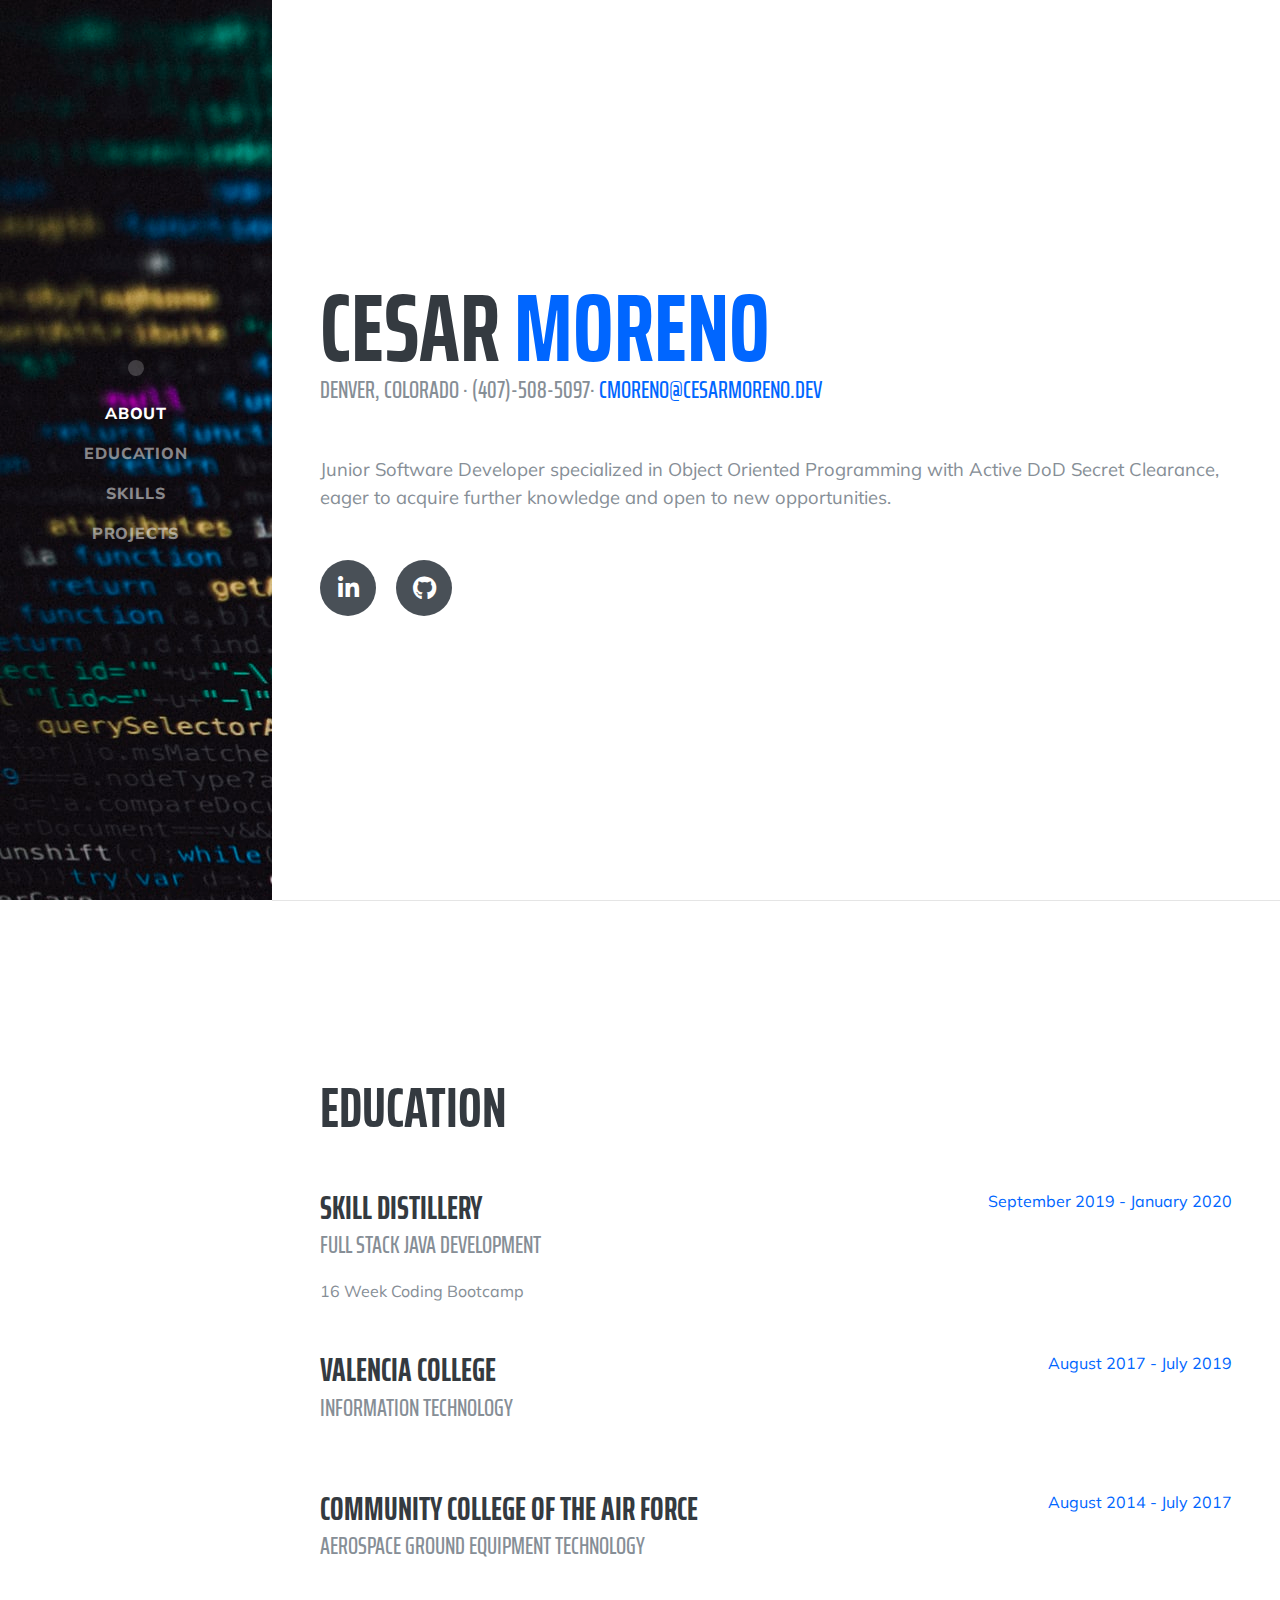
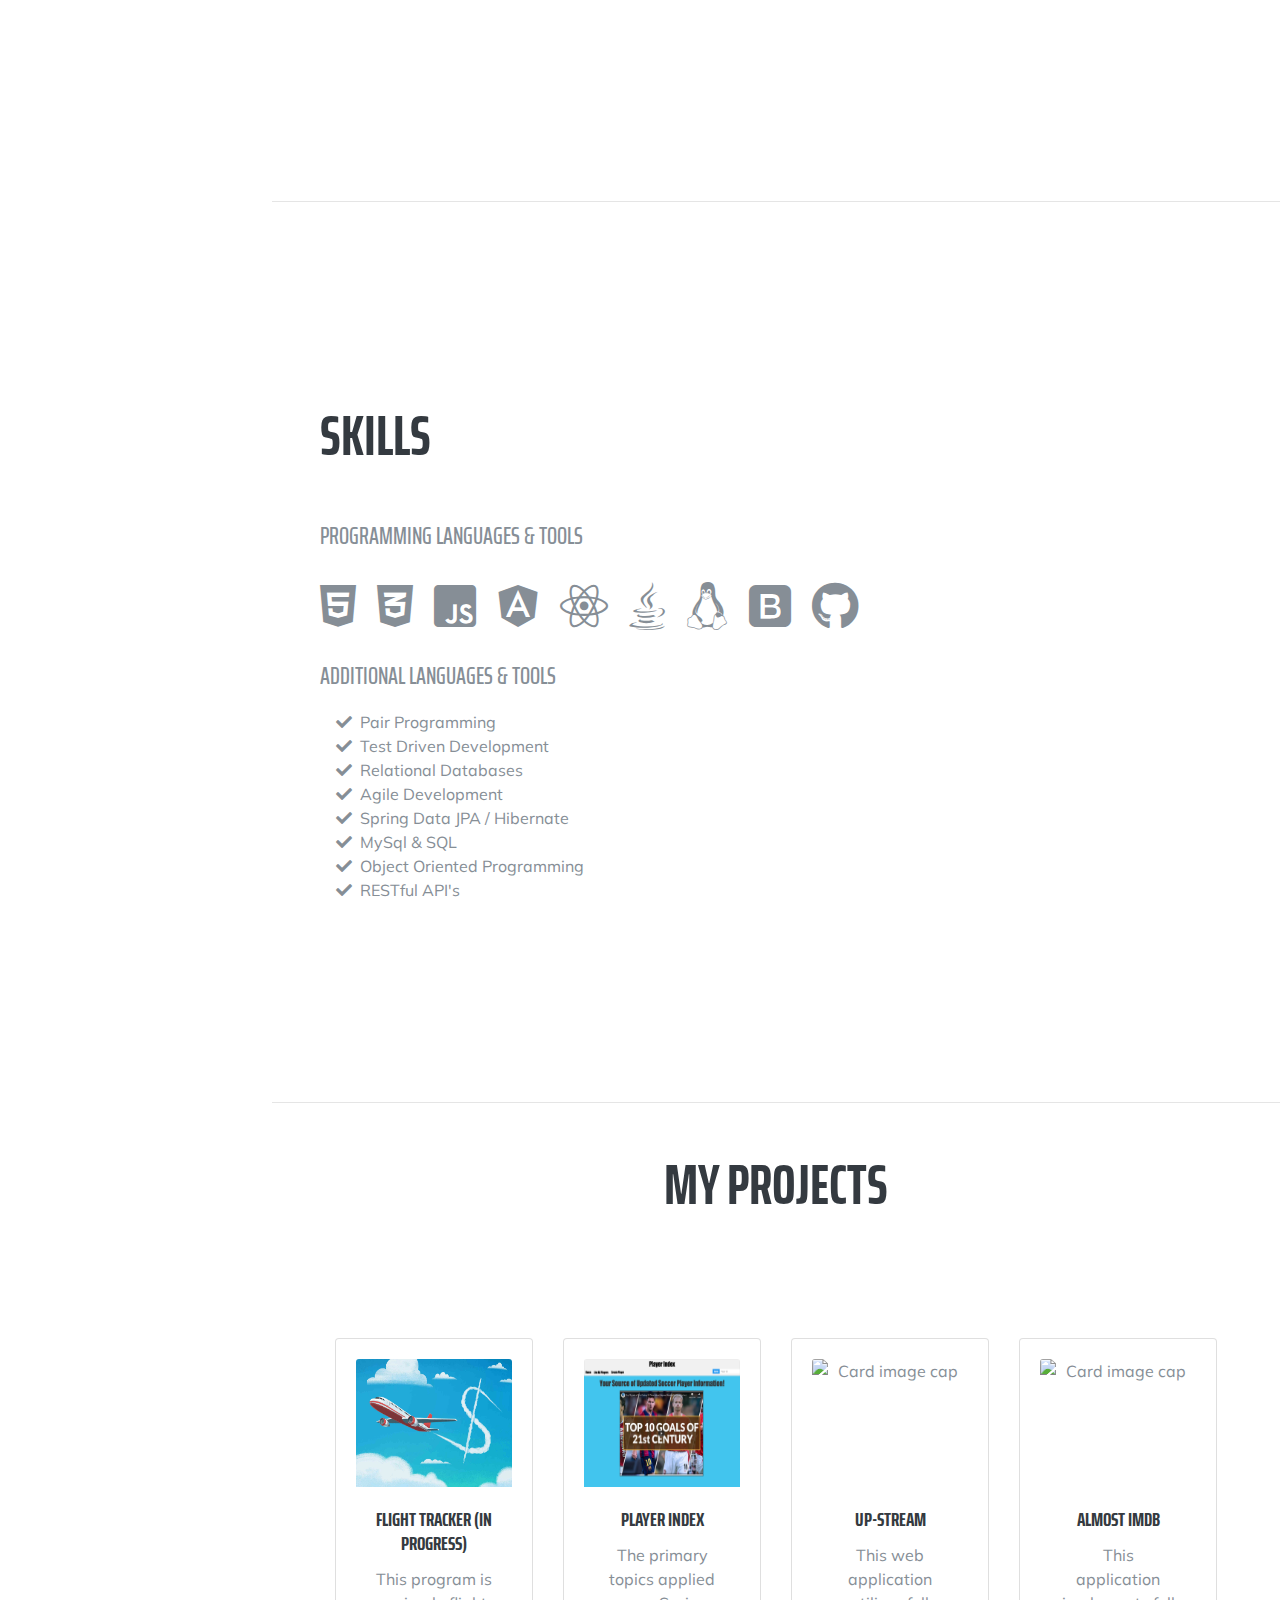
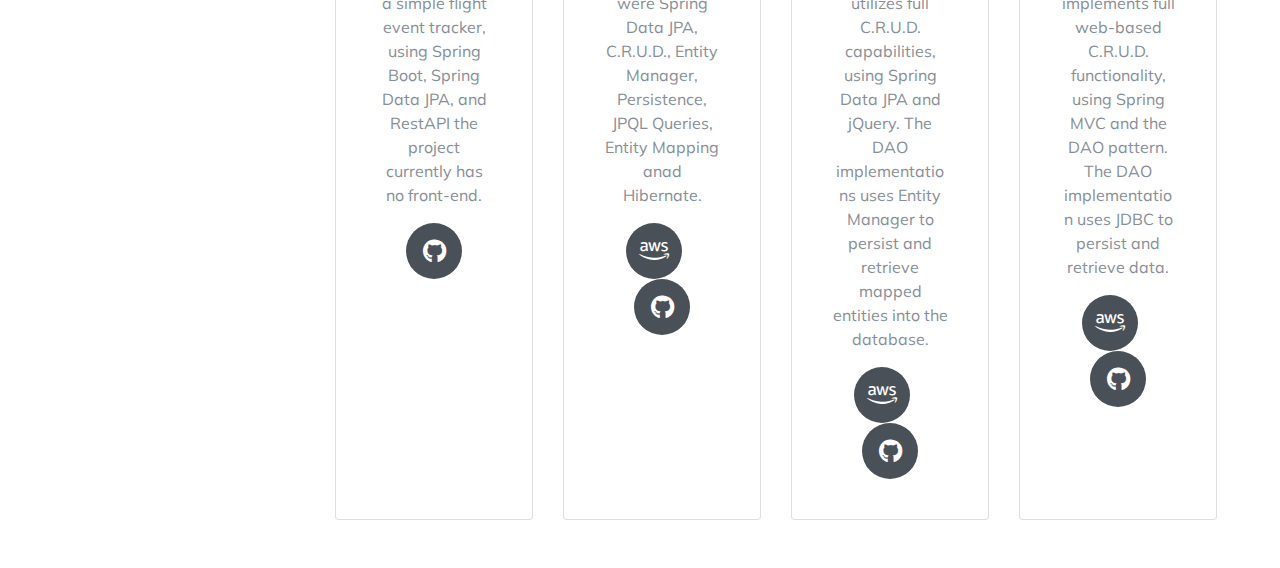
==== index.html @ 50644102 "updates personaal site" ====
<!DOCTYPE html>
<html lang="en">

<head>

  <meta charset="utf-8">
  <meta name="viewport" content="width=device-width, initial-scale=1, shrink-to-fit=no">
  <meta name="description" content="">
  <meta name="author" content="">

  <title>Cesar Moreno Resume</title>

  <!-- Bootstrap core CSS -->
  <link href="vendor/bootstrap/css/bootstrap.min.css" rel="stylesheet">

  <!-- Custom fonts for this template -->
  <link href="https://fonts.googleapis.com/css?family=Saira+Extra+Condensed:500,700" rel="stylesheet">
  <link href="https://fonts.googleapis.com/css?family=Muli:400,400i,800,800i" rel="stylesheet">
  <link href="vendor/fontawesome-free/css/all.min.css" rel="stylesheet">

  <!-- Custom styles for this template -->
  <link href="css/resume.css" rel="stylesheet">

</head>

<body id="page-top">

  <nav class="navbar navbar-expand-lg navbar-dark bg-primary fixed-top" id="sideNav">
    <a class="navbar-brand js-scroll-trigger" href="#page-top">
      <span class="d-block d-lg-none">Cesar Moreno</span>
      <span class="d-none d-lg-block">
        <img class="img-fluid img-profile rounded-circle mx-auto mb-2" src="img/profile.jpg" alt="">
      </span>
    </a>
    <button class="navbar-toggler" type="button" data-toggle="collapse" data-target="#navbarSupportedContent" aria-controls="navbarSupportedContent" aria-expanded="false" aria-label="Toggle navigation">
      <span class="navbar-toggler-icon"></span>
    </button>
    <div class="collapse navbar-collapse" id="navbarSupportedContent">
      <ul class="navbar-nav">
        <li class="nav-item">
          <a class="nav-link js-scroll-trigger" href="#about">About</a>
        </li>
        <li class="nav-item">
          <a class="nav-link js-scroll-trigger" href="#education">Education</a>
        </li>
        <li class="nav-item">
          <a class="nav-link js-scroll-trigger" href="#skills">Skills</a>
        </li>
        <li class="nav-item">
          <a class="nav-link js-scroll-trigger" href="#projects">Projects</a>
        </li>
      </ul>
    </div>
  </nav>

  <div class="container-fluid p-0">

    <section class="resume-section p-3 p-lg-5 d-flex align-items-center" id="about">
      <div class="w-100">
        <h1 class="mb-0">Cesar
          <span class="text-primary">Moreno</span>
        </h1>
        <div class="subheading mb-5">Denver, Colorado · (407)-508-5097·
          <a href="mailto:cmoreno@cesarmoreno.dev">cmoreno@cesarmoreno.dev</a>
        </div>
        <p class="lead mb-5">Junior Software Developer specialized in Object Oriented Programming with Active DoD Secret Clearance, eager to acquire further knowledge and open to new opportunities.</p>
        <div class="social-icons">
          <a href="linkedin.com/in/cesar-moreno-26b515105">
            <i class="fab fa-linkedin-in"></i>
          </a>
          <a href="https://github.com/CMoreno04">
            <i class="fab fa-github"></i>
          </a>
        </div>
      </div>
    </section>

    <hr class="m-0">

    <section class="resume-section p-3 p-lg-5 d-flex align-items-center" id="education">
      <div class="w-100">
        <h2 class="mb-5">Education</h2>

        <div class="resume-item d-flex flex-column flex-md-row justify-content-between mb-5">
          <div class="resume-content">
            <h3 class="mb-0">Skill Distillery</h3>
            <div class="subheading mb-3">Full Stack Java Development</div>
            <div>16 Week Coding Bootcamp</div>
          </div>
          <div class="resume-date text-md-right">
            <span class="text-primary">September 2019 - January 2020</span>
          </div>
        </div>

        <div class="resume-item d-flex flex-column flex-md-row justify-content-between mb-5">
          <div class="resume-content">
            <h3 class="mb-0">Valencia College</h3>
            <div class="subheading mb-3">Information Technology</div>

          </div>
          <div class="resume-date text-md-right">
            <span class="text-primary">August 2017 - July 2019</span>
          </div>
        </div>

        <div class="resume-item d-flex flex-column flex-md-row justify-content-between mb-5">
          <div class="resume-content">
            <h3 class="mb-0">Community College Of The Air Force</h3>
            <div class="subheading mb-3">Aerospace Ground Equipment Technology</div>

          </div>
          <div class="resume-date text-md-right">
            <span class="text-primary">August 2014 - July 2017</span>
          </div>
        </div>

      </div>
    </section>

    <hr class="m-0">

    <section class="resume-section p-3 p-lg-5 d-flex align-items-center" id="skills">
      <div class="w-100">
        <h2 class="mb-5">Skills</h2>

        <div class="subheading mb-3">Programming Languages &amp; Tools</div>
        <ul class="list-inline dev-icons">
          <li class="list-inline-item">
            <i class="fab fa-html5"></i>
          </li>
          <li class="list-inline-item">
            <i class="fab fa-css3-alt"></i>
          </li>
          <li class="list-inline-item">
            <i class="fab fa-js-square"></i>
          </li>
          <li class="list-inline-item">
            <i class="fab fa-angular"></i>
          </li>
          <li class="list-inline-item">
            <i class="fab fa-react"></i>
          </li>
          <li class="list-inline-item">
            <i class="fab fa-java"></i>
          </li>
          <li class="list-inline-item">
            <i class="fab fa-linux"></i>
          </li>
          <li class="list-inline-item">
            <i class="fab fa-bootstrap"></i>
          </li>
          <li class="list-inline-item">
            <i class="fab fa-github"></i>
          </li>

        </ul>

        <div class="subheading mb-3">Additional Languages &amp; Tools</div>
        <ul class="fa-ul mb-0">
          <li>
            <i class="fa-li fa fa-check"></i>
            Pair Programming</li>
          <li>
            <i class="fa-li fa fa-check"></i>
            Test Driven Development</li>
          <li>
            <i class="fa-li fa fa-check"></i>
            Relational Databases</li>
          <li>
            <i class="fa-li fa fa-check"></i>
            Agile Development </li>
          <li>
            <i class="fa-li fa fa-check"></i>
            Spring Data JPA / Hibernate</li>
          <li>
            <i class="fa-li fa fa-check"></i>
            MySql &amp; SQL</li>
          <li>
            <i class="fa-li fa fa-check"></i>
            Object Oriented Programming</li>
          <li>
            <i class="fa-li fa fa-check"></i>
            RESTful API's</li>
        </ul>
      </div>
    </section>

    <hr class="m-0">

<section class="resume-section d-flex p-3 p-lg-5 align-items-center" id="projects">
  <div class="container-fluid bg-3 text-center ">
    <h2 class="mb-5">My Projects</h2><br>
    <div class="row">
      <div class="col-sm-3 mt-5">
        <div class="card h-100" style="width: auto;">
  <img class="card-img-top h-40" src="img/flights.jpg" alt="Card image cap" >
  <div class="card-body">
    <h5 class="card-title">Flight Tracker (In Progress)</h5>
    <p class="card-text">This program is a simple flight event tracker, using Spring Boot, Spring Data JPA, and RestAPI the project currently has no front-end.</p>
    <div class="social-icons">
      <a href="https://github.com/CMoreno04/EventTrackerProject">
        <i class="fab fa-github"></i>
      </a>
    </div>
  </div>
</div>
</div>
<br>
<br>
<br>
      <div class="col-sm-3 mt-5">
        <div class="card h-100" style="width: auto; ">
    <img class="card-img-top h-40" src="img/player.jpg" alt="Card image cap" >
    <div class="card-body">
      <h5 class="card-title">Player Index</h5>
      <p class="card-text">The primary topics applied were Spring Data JPA, C.R.U.D., Entity Manager, Persistence, JPQL Queries, Entity Mapping anad Hibernate.</p>
      <div class="social-icons">
        <a href="http://18.223.75.248:8080/JPASoccer/">
          <i class="fab fa-aws"></i>
        </a>
        <a href="https://github.com/CMoreno04/JPACRUDProject">
          <i class="fab fa-github"></i>
        </a>
      </div>
    </div>
  </div>
</div>
<br>
<br>
<br>
      <div class="col-sm-3 mt-5">
        <div class="card h-100" style="width: auto;">
  <img class="card-img-top h-40" src="img/upstream.jpg" alt="Card image cap">
  <div class="card-body">
    <h5 class="card-title">Up-Stream</h5>
    <p class="card-text">This web application utilizes full C.R.U.D. capabilities, using Spring Data JPA and jQuery. The DAO implementations uses Entity Manager to persist and retrieve mapped entities into  the database.</p>
    <div class="social-icons">
      <a href="http://18.223.75.248:8080/UpStream/">
        <i class="fab fa-aws"></i>
      </a>
      <a href="https://github.com/CMoreno04/MidtermProject">
        <i class="fab fa-github"></i>
      </a>
    </div>
  </div>
</div>
</div>
<br>
<br>
<br>
      <div class="col-sm-3 mt-5">
        <div class="card h-100" style="width: auto;">
  <img class="card-img-top h-40" src="img/almost.jpg" alt="Card image cap" >
  <div class="card-body">
    <h5 class="card-title">Almost IMDB</h5>
    <p class="card-text">This application implements full web-based C.R.U.D. functionality, using Spring MVC and the DAO pattern. The DAO implementation uses JDBC to persist and retrieve data.</p>
    <div class="social-icons">
      <a href="http://18.223.75.248:8080/MVCFilmSite/">
        <i class="fab fa-aws"></i>
      </a>
      <a href="https://github.com/CMoreno04/SpringMVCFilmCRUD">
        <i class="fab fa-github"></i>
      </a>
    </div>
  </div>
</div>
</div>
    </div>
  </div>
  </section
    <hr class="m-0">


  </div>

  <!-- Bootstrap core JavaScript -->
  <script src="vendor/jquery/jquery.min.js"></script>
  <script src="vendor/bootstrap/js/bootstrap.bundle.min.js"></script>

  <!-- Plugin JavaScript -->
  <script src="vendor/jquery-easing/jquery.easing.min.js"></script>

  <!-- Custom scripts for this template -->
  <script src="js/resume.js"></script>

</body>

</html>
---- css/resume.css ----
/*!
 * Start Bootstrap - Resume v5.0.8 (https://startbootstrap.com/template-overviews/resume)
 * Copyright 2013-2019 Start Bootstrap
 * Licensed under MIT (https://github.com/BlackrockDigital/startbootstrap-resume/blob/master/LICENSE)
 */

body {
  font-family: 'Muli', -apple-system, BlinkMacSystemFont, 'Segoe UI', Roboto, 'Helvetica Neue', Arial, sans-serif, 'Apple Color Emoji', 'Segoe UI Emoji', 'Segoe UI Symbol', 'Noto Color Emoji';
  padding-top: 54px;
  color: #868e96;
}

@media (min-width: 992px) {
  body {
    padding-top: 0;
    padding-left: 17rem;
  }
}

h1,
h2,
h3,
h4,
h5,
h6 {
  font-family: 'Saira Extra Condensed', -apple-system, BlinkMacSystemFont, 'Segoe UI', Roboto, 'Helvetica Neue', Arial, sans-serif, 'Apple Color Emoji', 'Segoe UI Emoji', 'Segoe UI Symbol', 'Noto Color Emoji';
  font-weight: 700;
  text-transform: uppercase;
  color: #343a40;
}

h1 {
  font-size: 6rem;
  line-height: 5.5rem;
}

h2 {
  font-size: 3.5rem;
}

h3 {
  font-size: 2rem;
}

p.lead {
  font-size: 1.15rem;
  font-weight: 400;
}

.card{
  padding:20px;
}
.subheading {
  text-transform: uppercase;
  font-weight: 500;
  font-family: 'Saira Extra Condensed', -apple-system, BlinkMacSystemFont, 'Segoe UI', Roboto, 'Helvetica Neue', Arial, sans-serif, 'Apple Color Emoji', 'Segoe UI Emoji', 'Segoe UI Symbol', 'Noto Color Emoji';
  font-size: 1.5rem;
}

.social-icons a {
  display: inline-block;
  height: 3.5rem;
  width: 3.5rem;
  background-color: #495057;
  color: #fff !important;
  border-radius: 100%;
  text-align: center;
  font-size: 1.5rem;
  line-height: 3.5rem;
  margin-right: 1rem;
}

.social-icons a:last-child {
  margin-right: 0;
}

.social-icons a:hover {
  background-color: #0066ff;
}

.dev-icons {
  font-size: 3rem;
}

.dev-icons .list-inline-item i:hover {
  color: #0066ff;
}

#sideNav .navbar-nav .nav-item .nav-link {
  font-weight: 800;
  letter-spacing: 0.05rem;
  text-transform: uppercase;
}

#sideNav .navbar-toggler:focus {
  outline-color: #d48a6e;
}

@media (min-width: 992px) {
  #sideNav {
    text-align: center;
    position: fixed;
    top: 0;
    left: 0;
    display: flex;
    flex-direction: column;
    width: 17rem;
    height: 100vh;
  }
  #sideNav .navbar-brand {
    display: flex;
    margin: auto auto 0;
    padding: 0.5rem;
  }
  #sideNav .navbar-brand .img-profile {
    max-width: 10rem;
    max-height: 10rem;
    border: 0.5rem solid rgba(255, 255, 255, 0.2);
  }
  #sideNav .navbar-collapse {
    display: flex;
    align-items: flex-start;
    flex-grow: 0;
    width: 100%;
    margin-bottom: auto;
  }
  #sideNav .navbar-collapse .navbar-nav {
    flex-direction: column;
    width: 100%;
  }
  #sideNav .navbar-collapse .navbar-nav .nav-item {
    display: block;
  }
  #sideNav .navbar-collapse .navbar-nav .nav-item .nav-link {
    display: block;
  }
}
.card-img-top {

    height: 10vw;

}
section.resume-section {
  padding-top: 5rem !important;
  padding-bottom: 5rem !important;
  max-width: auto;
}

section.resume-section .resume-item .resume-date {
  min-width: auto;
}

@media (min-width: 768px) {
  section.resume-section {
    min-height: 100vh;
  }
  section.resume-section .resume-item .resume-date {
    min-width: 18rem;
  }

}

@media (min-width: 992px) {
  section.resume-section {
    padding-top: 3rem !important;
    padding-bottom: 3rem !important;
  }
}


.bg-primary {
  background-image: url("coding.jpeg");
  align-items: center;
  width: auto;

}

.text-primary {
  color: #0066ff !important;
}

a {
  color: #0066ff;
}

a:hover, a:focus, a:active {
  color: #824027;
}
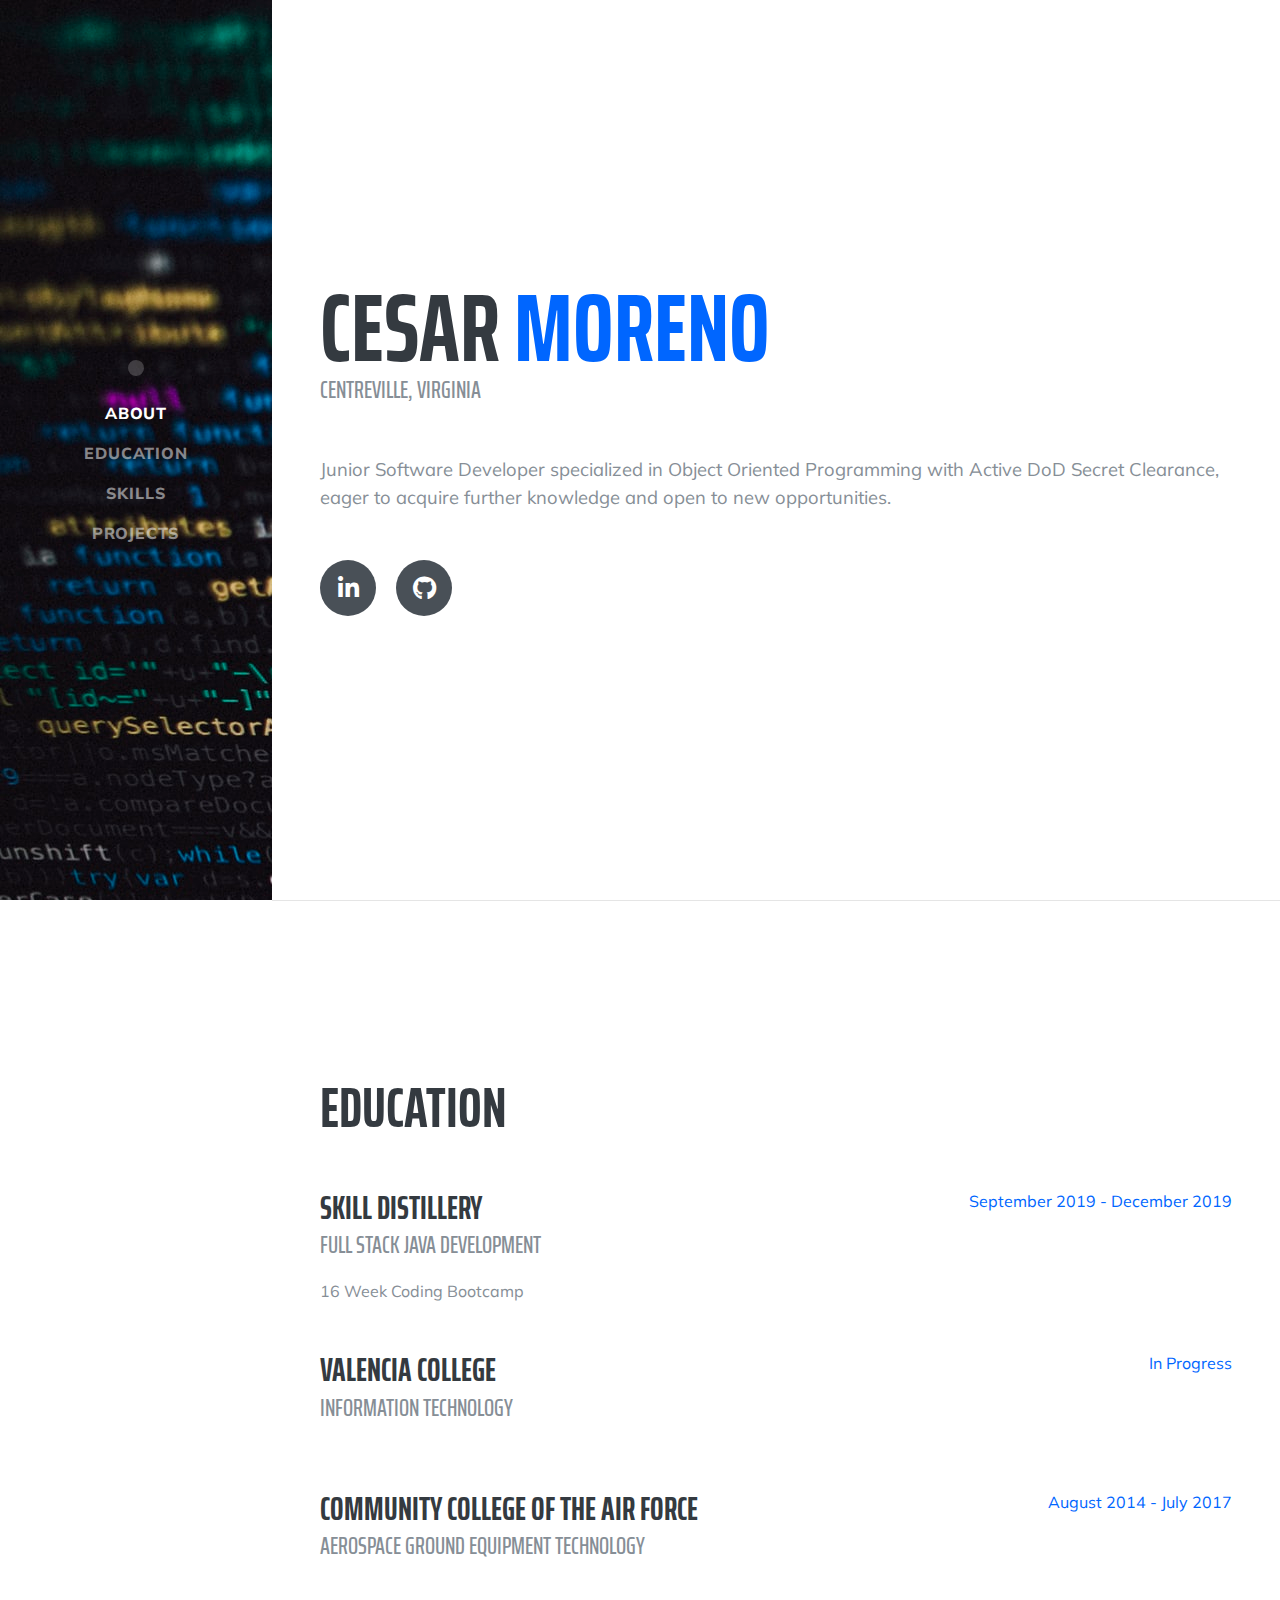
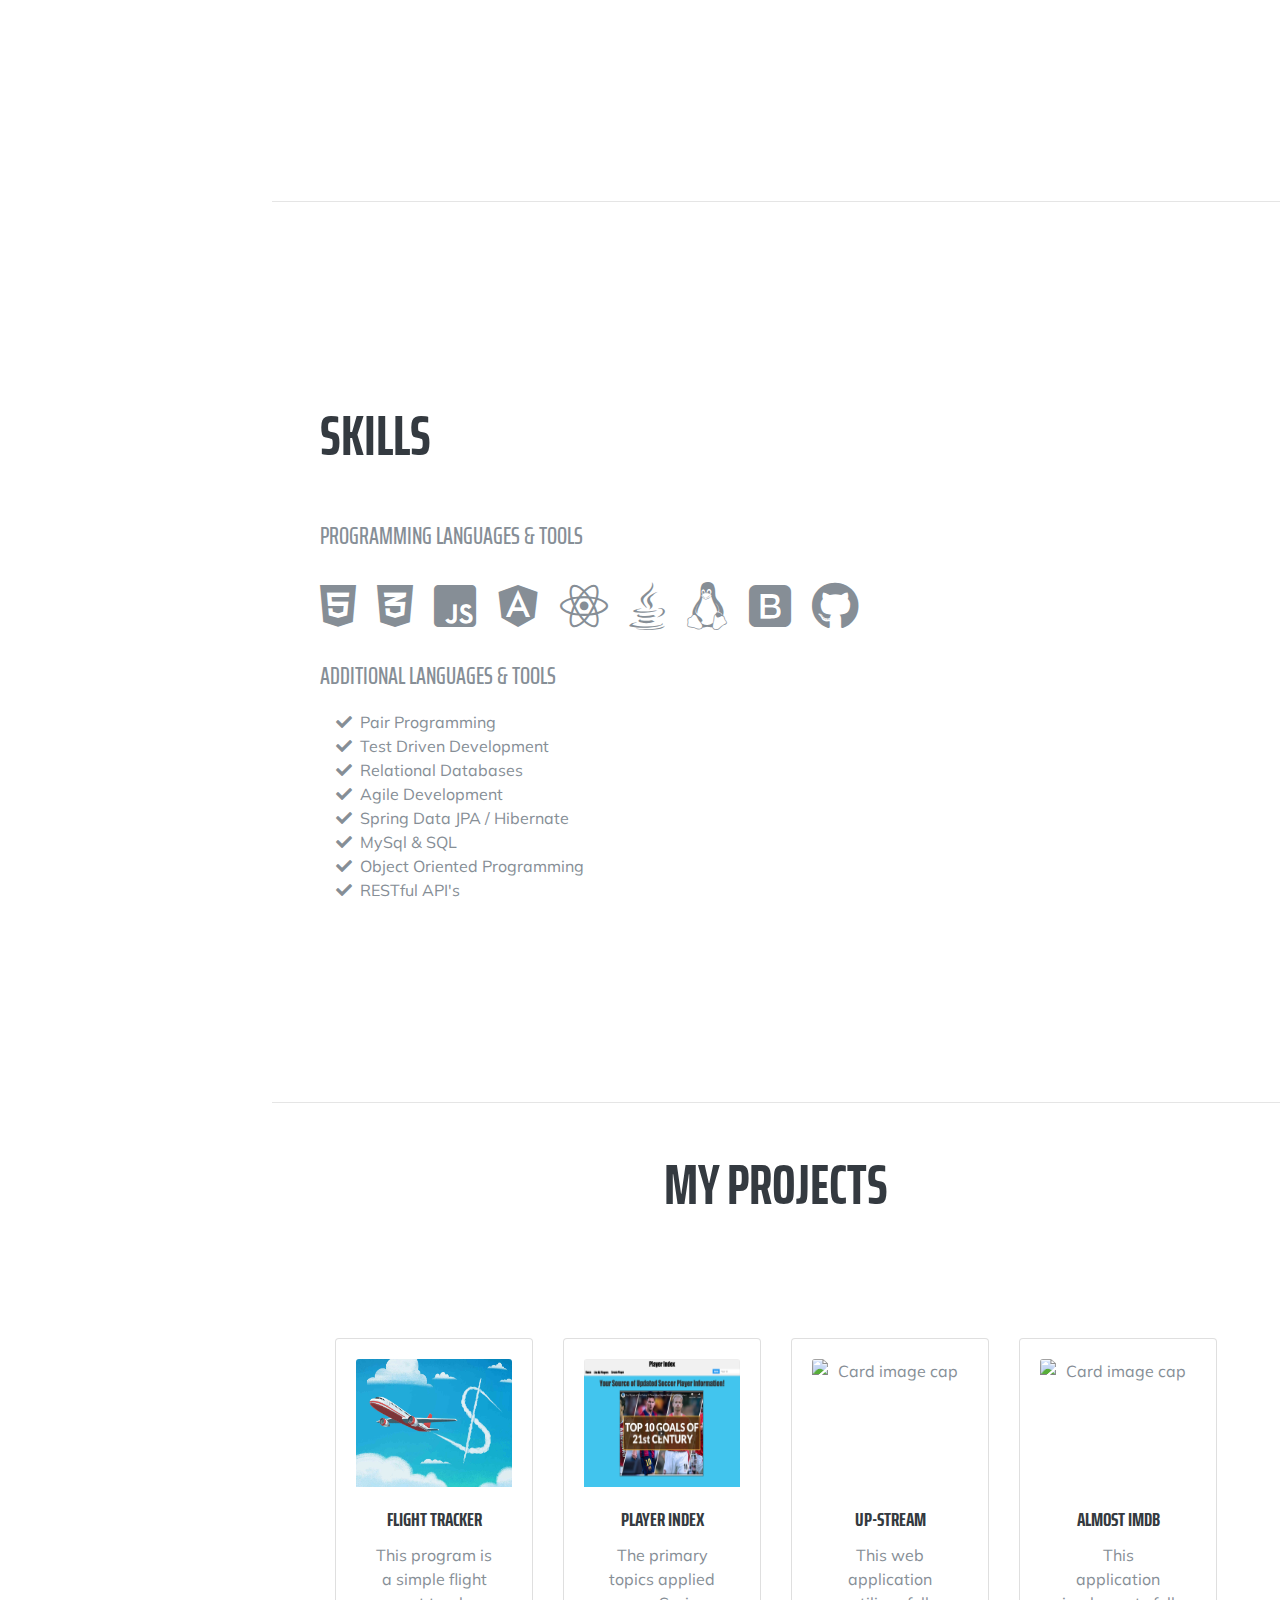
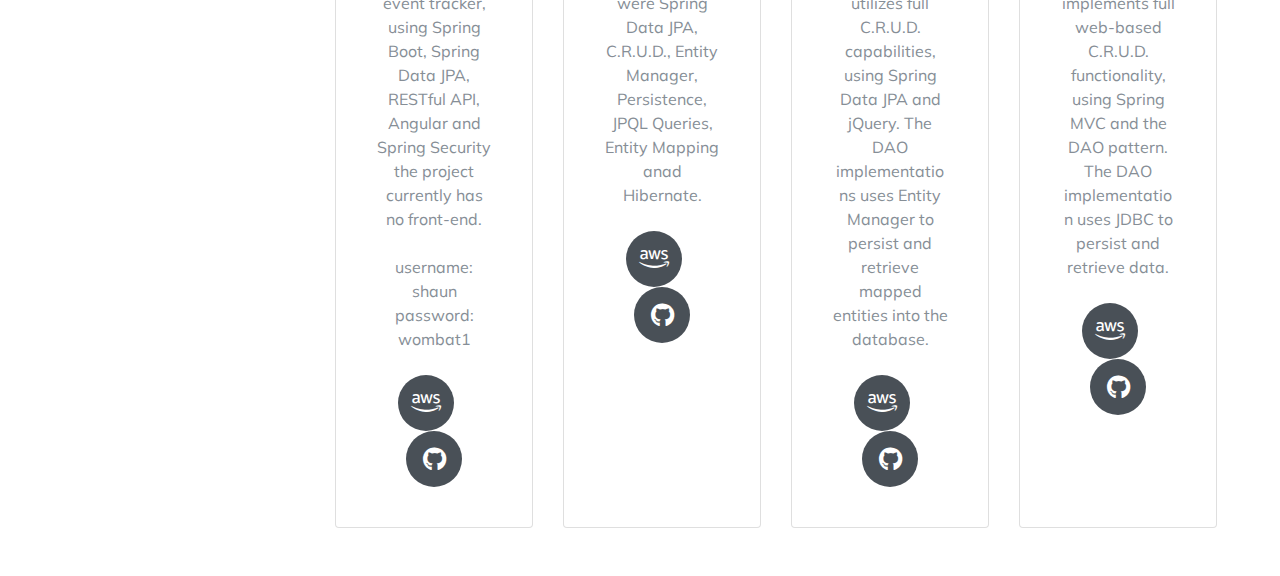
==== commit 5d761e83: "Update index.html" ====
--- a/index.html
+++ b/index.html
@@ -60,12 +60,11 @@
         <h1 class="mb-0">Cesar
           <span class="text-primary">Moreno</span>
         </h1>
-        <div class="subheading mb-5">Denver, Colorado · (407)-508-5097·
-          <a href="mailto:cmoreno@cesarmoreno.dev">cmoreno@cesarmoreno.dev</a>
+        <div class="subheading mb-5">Centreville, Virginia
         </div>
         <p class="lead mb-5">Junior Software Developer specialized in Object Oriented Programming with Active DoD Secret Clearance, eager to acquire further knowledge and open to new opportunities.</p>
         <div class="social-icons">
-          <a href="linkedin.com/in/cesar-moreno-26b515105">
+          <a href="https://www.linkedin.com/in/cesar-moreno-26b515105/">
             <i class="fab fa-linkedin-in"></i>
           </a>
           <a href="https://github.com/CMoreno04">
@@ -88,7 +87,7 @@
             <div>16 Week Coding Bootcamp</div>
           </div>
           <div class="resume-date text-md-right">
-            <span class="text-primary">September 2019 - January 2020</span>
+            <span class="text-primary">September 2019 - December 2019</span>
           </div>
         </div>
 
@@ -99,7 +98,7 @@
 
           </div>
           <div class="resume-date text-md-right">
-            <span class="text-primary">August 2017 - July 2019</span>
+            <span class="text-primary">In Progress</span>
           </div>
         </div>
 
@@ -193,11 +192,17 @@
     <div class="row">
       <div class="col-sm-3 mt-5">
         <div class="card h-100" style="width: auto;">
-  <img class="card-img-top h-40" src="img/flights.jpg" alt="Card image cap" >
+  <img class="card-img-top" src="img/flights.jpg" alt="Card image cap" >
   <div class="card-body">
-    <h5 class="card-title">Flight Tracker (In Progress)</h5>
-    <p class="card-text">This program is a simple flight event tracker, using Spring Boot, Spring Data JPA, and RestAPI the project currently has no front-end.</p>
+    <h5 class="card-title">Flight Tracker</h5>
+    <div class="text-div">
+    <p class="card-text">This program is a simple flight event tracker, using Spring Boot, Spring Data JPA, RESTful API, Angular and Spring Security the project currently has no front-end.<br><br>username: shaun <br>password: wombat1</p>
+  </div>
+  <br>
     <div class="social-icons">
+      <a href="http://www.caesarmoreno.com/FlightTracker/#/home">
+        <i class="fab fa-aws"></i>
+      </a>
       <a href="https://github.com/CMoreno04/EventTrackerProject">
         <i class="fab fa-github"></i>
       </a>
@@ -210,12 +215,17 @@
 <br>
       <div class="col-sm-3 mt-5">
         <div class="card h-100" style="width: auto; ">
-    <img class="card-img-top h-40" src="img/player.jpg" alt="Card image cap" >
+    <img class="card-img-top" src="img/player.jpg" alt="Card image cap" >
     <div class="card-body">
       <h5 class="card-title">Player Index</h5>
+      <div class="text-div">
+
       <p class="card-text">The primary topics applied were Spring Data JPA, C.R.U.D., Entity Manager, Persistence, JPQL Queries, Entity Mapping anad Hibernate.</p>
+    </div>
+    <br>
+
       <div class="social-icons">
-        <a href="http://18.223.75.248:8080/JPASoccer/">
+        <a href="http://www.caesarmoreno.com/JPASoccer/">
           <i class="fab fa-aws"></i>
         </a>
         <a href="https://github.com/CMoreno04/JPACRUDProject">
@@ -230,12 +240,15 @@
 <br>
       <div class="col-sm-3 mt-5">
         <div class="card h-100" style="width: auto;">
-  <img class="card-img-top h-40" src="img/upstream.jpg" alt="Card image cap">
+  <img class="card-img-top " src="img/upstream.jpg" alt="Card image cap">
   <div class="card-body">
     <h5 class="card-title">Up-Stream</h5>
+    <div class="text-div">
     <p class="card-text">This web application utilizes full C.R.U.D. capabilities, using Spring Data JPA and jQuery. The DAO implementations uses Entity Manager to persist and retrieve mapped entities into  the database.</p>
+  </div>
+  <br>
     <div class="social-icons">
-      <a href="http://18.223.75.248:8080/UpStream/">
+      <a href="http://www.caesarmoreno.com/UpStream/">
         <i class="fab fa-aws"></i>
       </a>
       <a href="https://github.com/CMoreno04/MidtermProject">
@@ -250,12 +263,16 @@
 <br>
       <div class="col-sm-3 mt-5">
         <div class="card h-100" style="width: auto;">
-  <img class="card-img-top h-40" src="img/almost.jpg" alt="Card image cap" >
+  <img class="card-img-top" src="img/almost.jpg" alt="Card image cap" >
   <div class="card-body">
     <h5 class="card-title">Almost IMDB</h5>
+    <div class="text-div">
     <p class="card-text">This application implements full web-based C.R.U.D. functionality, using Spring MVC and the DAO pattern. The DAO implementation uses JDBC to persist and retrieve data.</p>
+  </div>
+  <br>
+
     <div class="social-icons">
-      <a href="http://18.223.75.248:8080/MVCFilmSite/">
+      <a href="http://www.caesarmoreno.com/MVCFilmSite/">
         <i class="fab fa-aws"></i>
       </a>
       <a href="https://github.com/CMoreno04/SpringMVCFilmCRUD">
